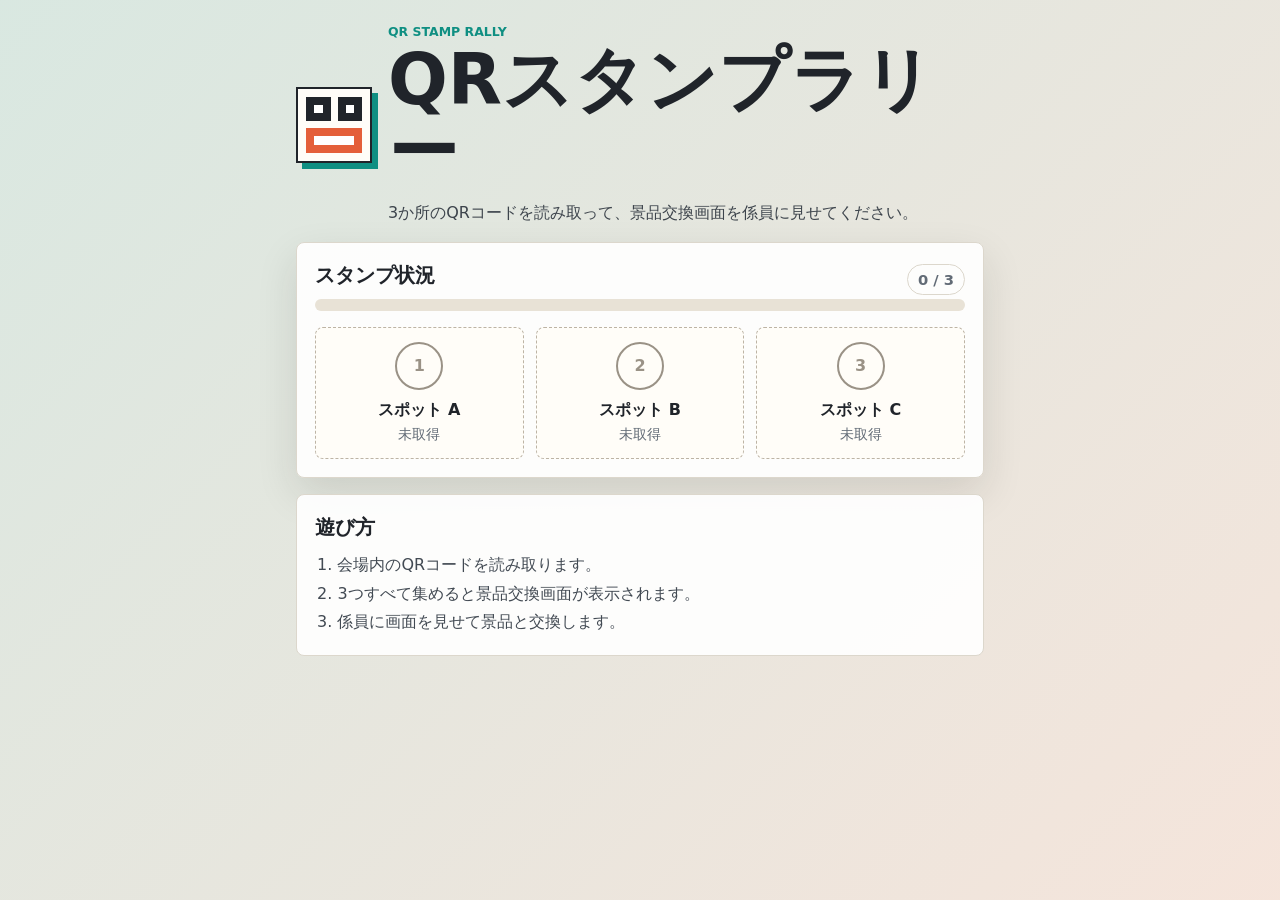
==== complete.html @ 39a0dc0e "Add completion page" ====
<!doctype html>
<html lang="ja">
<head>
  <meta charset="utf-8">
  <meta name="viewport" content="width=device-width, initial-scale=1">
  <title>景品交換画面 | QRスタンプラリー</title>
  <link rel="stylesheet" href="styles.css">
</head>
<body>
  <main class="app-shell">
    <section class="hero compact-hero" aria-labelledby="page-title">
      <div class="brand-mark" aria-hidden="true">
        <span></span>
        <span></span>
        <span></span>
      </div>
      <div>
        <p class="eyebrow">Complete</p>
        <h1 id="page-title">景品交換できます</h1>
        <p class="lead">この画面を係員に見せてください。</p>
      </div>
    </section>

    <section class="reward panel" id="reward-panel">
      <p class="eyebrow">Redeem Code</p>
      <h2>引換コード</h2>
      <div class="redeem-code" id="redeem-code"></div>
      <p>係員確認後、「交換済みにする」を押します。</p>
      <button class="primary-button" id="redeem-button" type="button">交換済みにする</button>
    </section>

    <section class="reward panel muted" id="redeemed-panel" hidden>
      <p class="eyebrow">Redeemed</p>
      <h2>交換済み</h2>
      <p>この端末では景品交換済みとして記録されています。</p>
      <div class="redeem-code" id="redeemed-code"></div>
    </section>

    <section class="panel compact">
      <h2>確認</h2>
      <p class="lead">3つすべてのスタンプ取得が確認できた端末だけ、このページを表示できます。</p>
    </section>
  </main>

  <script src="complete.js"></script>
</body>
</html>
---- styles.css ----
:root {
  color-scheme: light;
  --bg: #f7f5ef;
  --ink: #20242a;
  --muted: #626b76;
  --panel: #ffffff;
  --line: #dcd7cc;
  --accent: #0f8f82;
  --accent-2: #e45f3a;
  --accent-soft: #dff4ef;
  --shadow: 0 16px 40px rgba(36, 31, 24, 0.12);
}

* {
  box-sizing: border-box;
}

body {
  margin: 0;
  min-height: 100vh;
  font-family: "Yu Gothic", "Hiragino Kaku Gothic ProN", Meiryo, system-ui, sans-serif;
  color: var(--ink);
  background:
    linear-gradient(135deg, rgba(15, 143, 130, 0.13), rgba(228, 95, 58, 0.11)),
    var(--bg);
}

button {
  font: inherit;
}

.app-shell {
  width: min(720px, 100%);
  margin: 0 auto;
  padding: 24px 16px 40px;
}

.hero {
  display: grid;
  grid-template-columns: 76px 1fr;
  gap: 16px;
  align-items: center;
  min-height: 190px;
}

.compact-hero {
  min-height: 150px;
}

.brand-mark {
  display: grid;
  grid-template-columns: repeat(2, 1fr);
  grid-template-rows: repeat(2, 1fr);
  gap: 7px;
  width: 76px;
  height: 76px;
  padding: 8px;
  border: 2px solid var(--ink);
  background: #fffdf8;
  box-shadow: 6px 6px 0 var(--accent);
}

.brand-mark span {
  border: 8px solid var(--ink);
  background: #fff;
}

.brand-mark span:nth-child(3) {
  grid-column: 1 / 3;
  border-color: var(--accent-2);
}

.eyebrow {
  margin: 0 0 6px;
  color: var(--accent);
  font-size: 0.78rem;
  font-weight: 800;
  letter-spacing: 0;
  text-transform: uppercase;
}

h1,
h2,
p {
  margin-top: 0;
}

h1 {
  margin-bottom: 10px;
  font-size: clamp(2.15rem, 9vw, 4.4rem);
  line-height: 1.02;
  letter-spacing: 0;
}

h2 {
  margin-bottom: 10px;
  font-size: 1.28rem;
  letter-spacing: 0;
}

.lead {
  margin-bottom: 0;
  color: #3d444c;
  line-height: 1.7;
}

.panel {
  margin-top: 16px;
  padding: 18px;
  border: 1px solid var(--line);
  border-radius: 8px;
  background: rgba(255, 255, 255, 0.92);
  box-shadow: var(--shadow);
}

.panel.compact {
  box-shadow: none;
}

.notice {
  display: none;
  border-left: 6px solid var(--accent);
  color: #24423e;
  background: var(--accent-soft);
}

.notice.is-visible {
  display: block;
}

.notice.is-error {
  border-left-color: var(--accent-2);
  color: #743622;
  background: #fff0ea;
}

.panel-heading {
  display: flex;
  align-items: center;
  justify-content: space-between;
  gap: 12px;
}

.progress-text {
  flex: 0 0 auto;
  padding: 6px 10px;
  border: 1px solid var(--line);
  border-radius: 999px;
  color: var(--muted);
  font-size: 0.92rem;
  font-weight: 700;
}

.progress-track {
  height: 12px;
  overflow: hidden;
  border-radius: 999px;
  background: #e8e2d6;
}

.progress-track span {
  display: block;
  width: 0%;
  height: 100%;
  border-radius: inherit;
  background: linear-gradient(90deg, var(--accent), #32b45d);
  transition: width 240ms ease;
}

.stamp-grid {
  display: grid;
  grid-template-columns: repeat(3, 1fr);
  gap: 12px;
  margin-top: 16px;
}

.stamp-card {
  min-height: 128px;
  padding: 14px 12px;
  border: 1px dashed #bdb4a5;
  border-radius: 8px;
  background: #fffdf8;
  text-align: center;
}

.stamp-card.is-collected {
  border-style: solid;
  border-color: var(--accent);
  background: #f1fffb;
}

.stamp-icon {
  display: grid;
  place-items: center;
  width: 48px;
  height: 48px;
  margin: 0 auto 10px;
  border: 2px solid currentColor;
  border-radius: 50%;
  color: #9a9286;
  font-weight: 900;
}

.stamp-card.is-collected .stamp-icon {
  color: var(--accent);
}

.stamp-name {
  margin: 0;
  font-weight: 800;
}

.stamp-state {
  margin: 4px 0 0;
  color: var(--muted);
  font-size: 0.88rem;
}

.reward {
  border-color: rgba(15, 143, 130, 0.42);
  background: #f5fffb;
}

.reward.muted {
  border-color: #c8c3bb;
  background: #f6f3ed;
}

.redeem-code {
  margin: 16px 0;
  padding: 16px;
  border: 2px solid var(--ink);
  border-radius: 8px;
  background: #fff;
  font-size: clamp(1.6rem, 9vw, 3rem);
  font-weight: 900;
  letter-spacing: 0;
  text-align: center;
}

.primary-button {
  width: 100%;
  min-height: 52px;
  border: 0;
  border-radius: 8px;
  color: #fff;
  background: var(--accent);
  font-weight: 800;
  cursor: pointer;
}

.primary-button:active {
  transform: translateY(1px);
}

ol {
  margin: 0;
  padding-left: 1.4em;
  color: #424a53;
  line-height: 1.8;
}

@media (max-width: 560px) {
  .hero {
    grid-template-columns: 58px 1fr;
    min-height: 164px;
  }

  .brand-mark {
    width: 58px;
    height: 58px;
    gap: 5px;
    padding: 6px;
    box-shadow: 4px 4px 0 var(--accent);
  }

  .brand-mark span {
    border-width: 6px;
  }

  .stamp-grid {
    grid-template-columns: 1fr;
  }
}
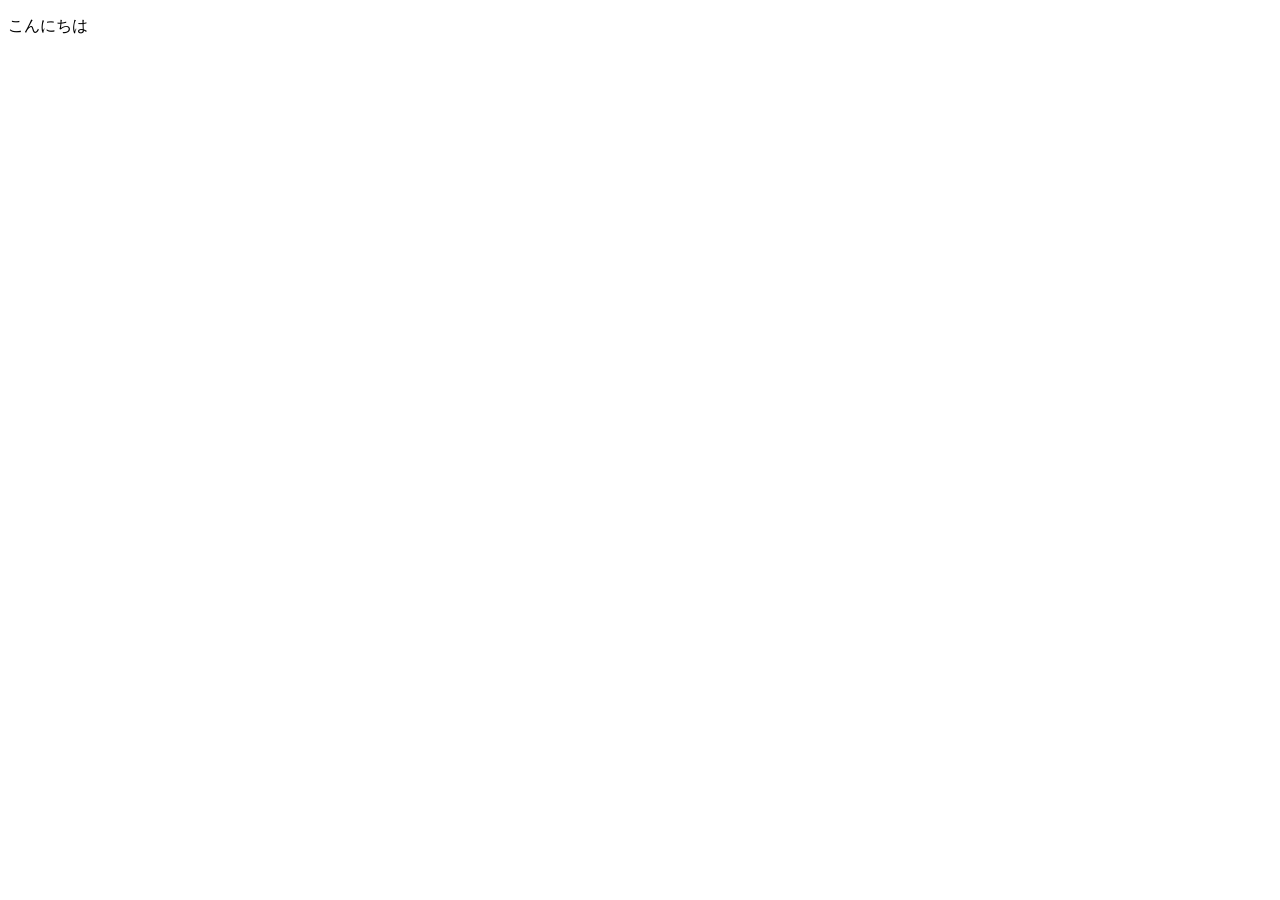
==== commit fb1e9d3b: "Simplify completion page text" ====
--- a/complete.html
+++ b/complete.html
@@ -3,45 +3,9 @@
 <head>
   <meta charset="utf-8">
   <meta name="viewport" content="width=device-width, initial-scale=1">
-  <title>景品交換画面 | QRスタンプラリー</title>
-  <link rel="stylesheet" href="styles.css">
+  <title>完了</title>
 </head>
 <body>
-  <main class="app-shell">
-    <section class="hero compact-hero" aria-labelledby="page-title">
-      <div class="brand-mark" aria-hidden="true">
-        <span></span>
-        <span></span>
-        <span></span>
-      </div>
-      <div>
-        <p class="eyebrow">Complete</p>
-        <h1 id="page-title">景品交換できます</h1>
-        <p class="lead">この画面を係員に見せてください。</p>
-      </div>
-    </section>
-
-    <section class="reward panel" id="reward-panel">
-      <p class="eyebrow">Redeem Code</p>
-      <h2>引換コード</h2>
-      <div class="redeem-code" id="redeem-code"></div>
-      <p>係員確認後、「交換済みにする」を押します。</p>
-      <button class="primary-button" id="redeem-button" type="button">交換済みにする</button>
-    </section>
-
-    <section class="reward panel muted" id="redeemed-panel" hidden>
-      <p class="eyebrow">Redeemed</p>
-      <h2>交換済み</h2>
-      <p>この端末では景品交換済みとして記録されています。</p>
-      <div class="redeem-code" id="redeemed-code"></div>
-    </section>
-
-    <section class="panel compact">
-      <h2>確認</h2>
-      <p class="lead">3つすべてのスタンプ取得が確認できた端末だけ、このページを表示できます。</p>
-    </section>
-  </main>
-
-  <script src="complete.js"></script>
+  <p>こんにちは</p>
 </body>
 </html>
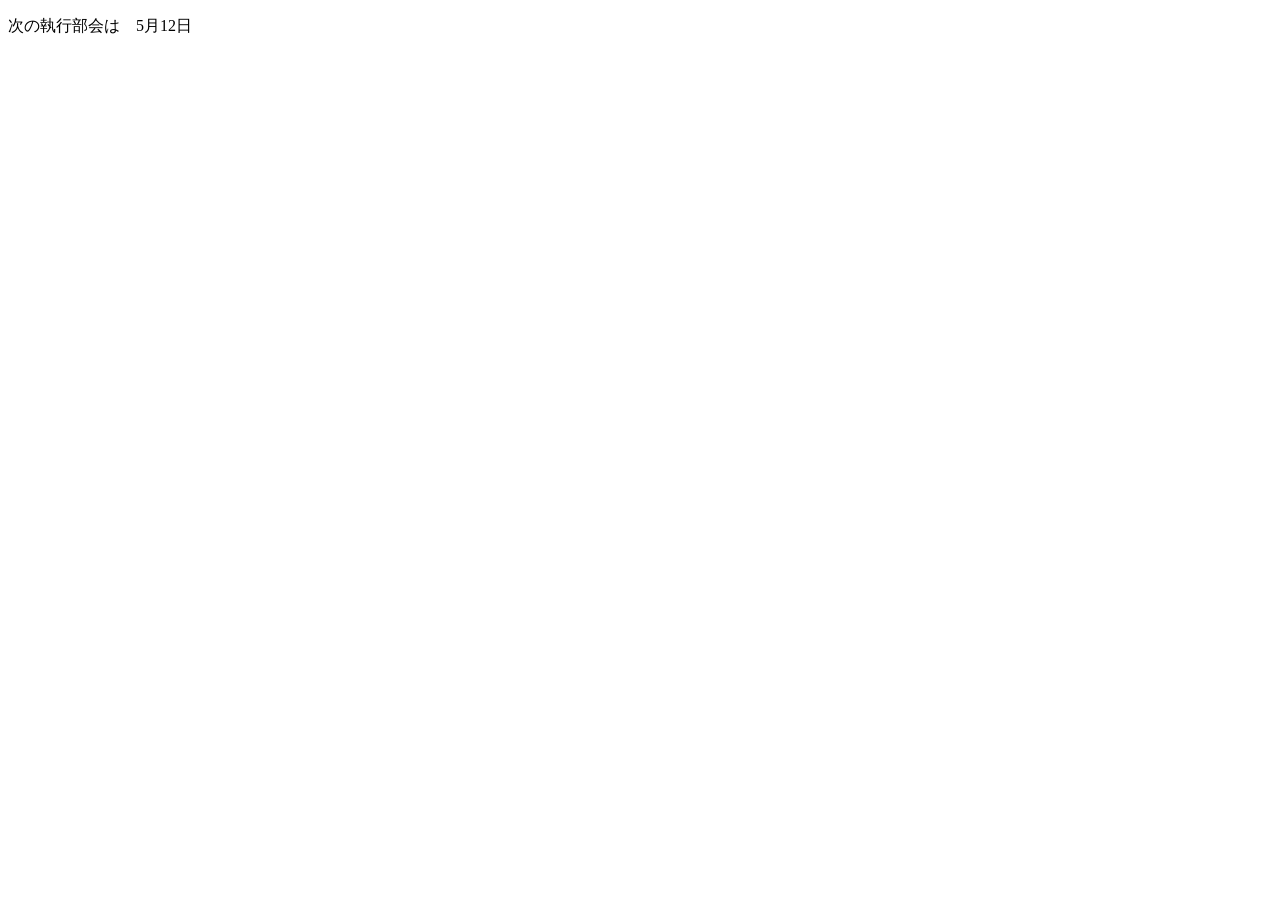
==== commit 935181ee: "Update complete.html" ====
--- a/complete.html
+++ b/complete.html
@@ -6,6 +6,6 @@
   <title>完了</title>
 </head>
 <body>
-  <p>こんにちは</p>
+  <p>次の執行部会は　5月12日</p>
 </body>
 </html>
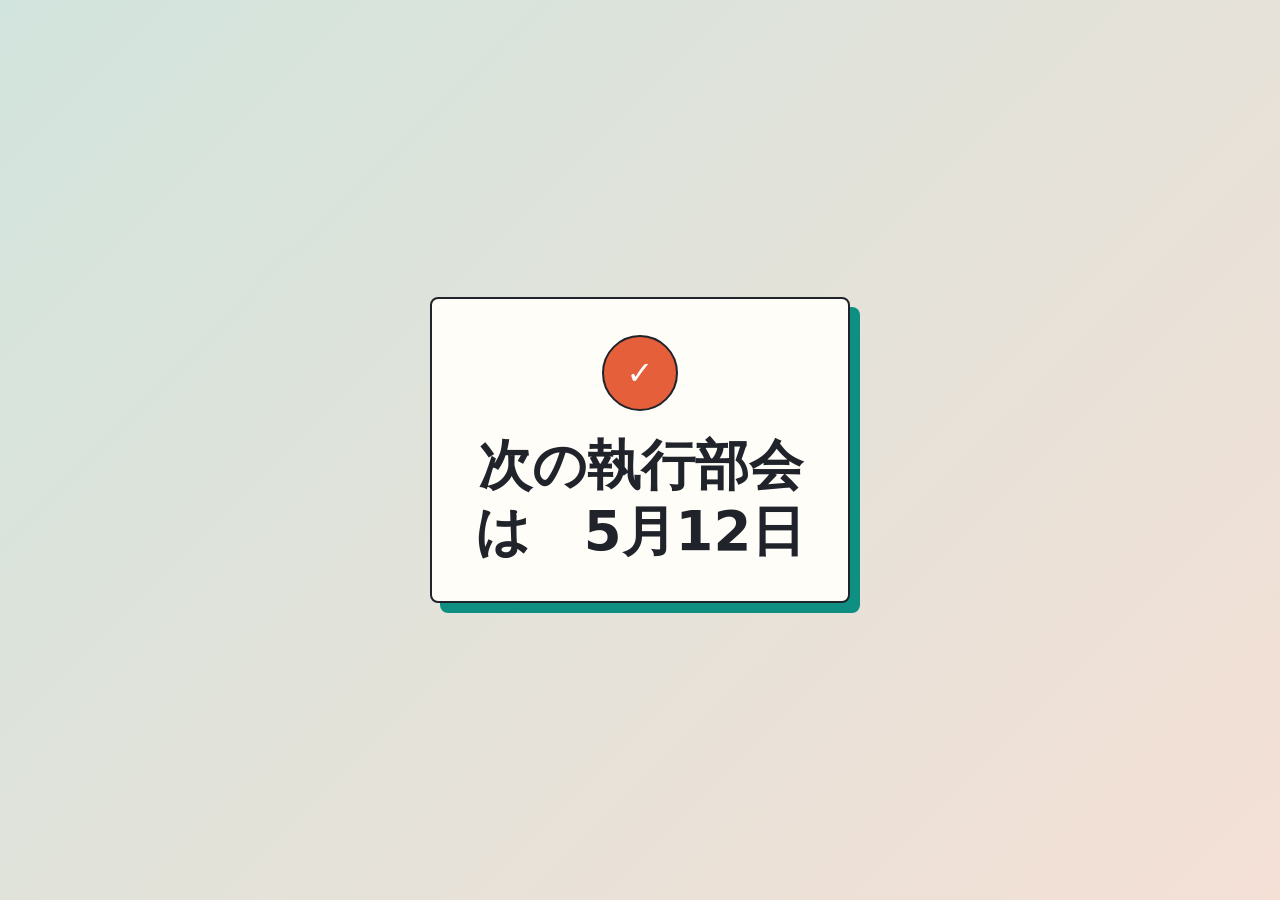
==== commit e2ebe113: "Style completion page" ====
--- a/complete.html
+++ b/complete.html
@@ -4,8 +4,72 @@
   <meta charset="utf-8">
   <meta name="viewport" content="width=device-width, initial-scale=1">
   <title>完了</title>
+  <style>
+    :root {
+      color-scheme: light;
+      --ink: #20242a;
+      --accent: #0f8f82;
+      --accent-2: #e45f3a;
+      --paper: #fffdf8;
+    }
+
+    * {
+      box-sizing: border-box;
+    }
+
+    body {
+      display: grid;
+      place-items: center;
+      min-height: 100vh;
+      margin: 0;
+      padding: 24px;
+      font-family: "Yu Gothic", "Hiragino Kaku Gothic ProN", Meiryo, system-ui, sans-serif;
+      color: var(--ink);
+      background:
+        linear-gradient(135deg, rgba(15, 143, 130, 0.16), rgba(228, 95, 58, 0.14)),
+        #f7f5ef;
+    }
+
+    .complete-card {
+      display: grid;
+      place-items: center;
+      width: min(420px, 100%);
+      min-height: 260px;
+      padding: 36px 24px;
+      border: 2px solid var(--ink);
+      border-radius: 8px;
+      background: var(--paper);
+      box-shadow: 10px 10px 0 var(--accent);
+      text-align: center;
+    }
+
+    .complete-mark {
+      display: grid;
+      place-items: center;
+      width: 76px;
+      height: 76px;
+      margin-bottom: 22px;
+      border: 2px solid var(--ink);
+      border-radius: 50%;
+      color: #fff;
+      background: var(--accent-2);
+      font-size: 2rem;
+      font-weight: 900;
+    }
+
+    p {
+      margin: 0;
+      font-size: clamp(1.8rem, 10vw, 3.4rem);
+      font-weight: 900;
+      line-height: 1.22;
+      letter-spacing: 0;
+    }
+  </style>
 </head>
 <body>
-  <p>次の執行部会は　5月12日</p>
+  <main class="complete-card" aria-label="達成ページ">
+    <div class="complete-mark" aria-hidden="true">✓</div>
+    <p>次の執行部会は　5月12日</p>
+  </main>
 </body>
 </html>
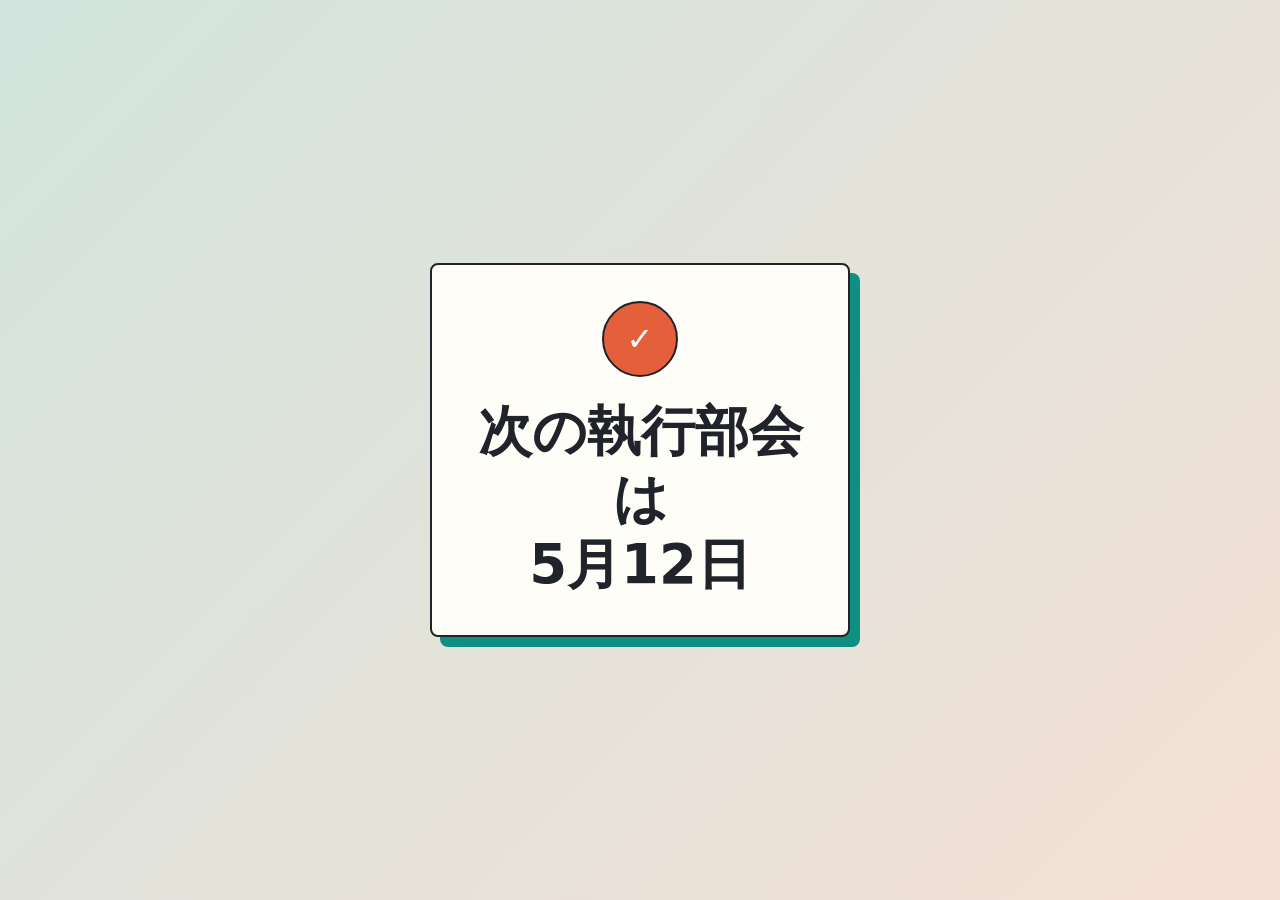
==== commit 89077a1d: "Break completion text line" ====
--- a/complete.html
+++ b/complete.html
@@ -69,7 +69,7 @@
 <body>
   <main class="complete-card" aria-label="達成ページ">
     <div class="complete-mark" aria-hidden="true">✓</div>
-    <p>次の執行部会は　5月12日</p>
+    <p>次の執行部会は<br>5月12日</p>
   </main>
 </body>
 </html>
